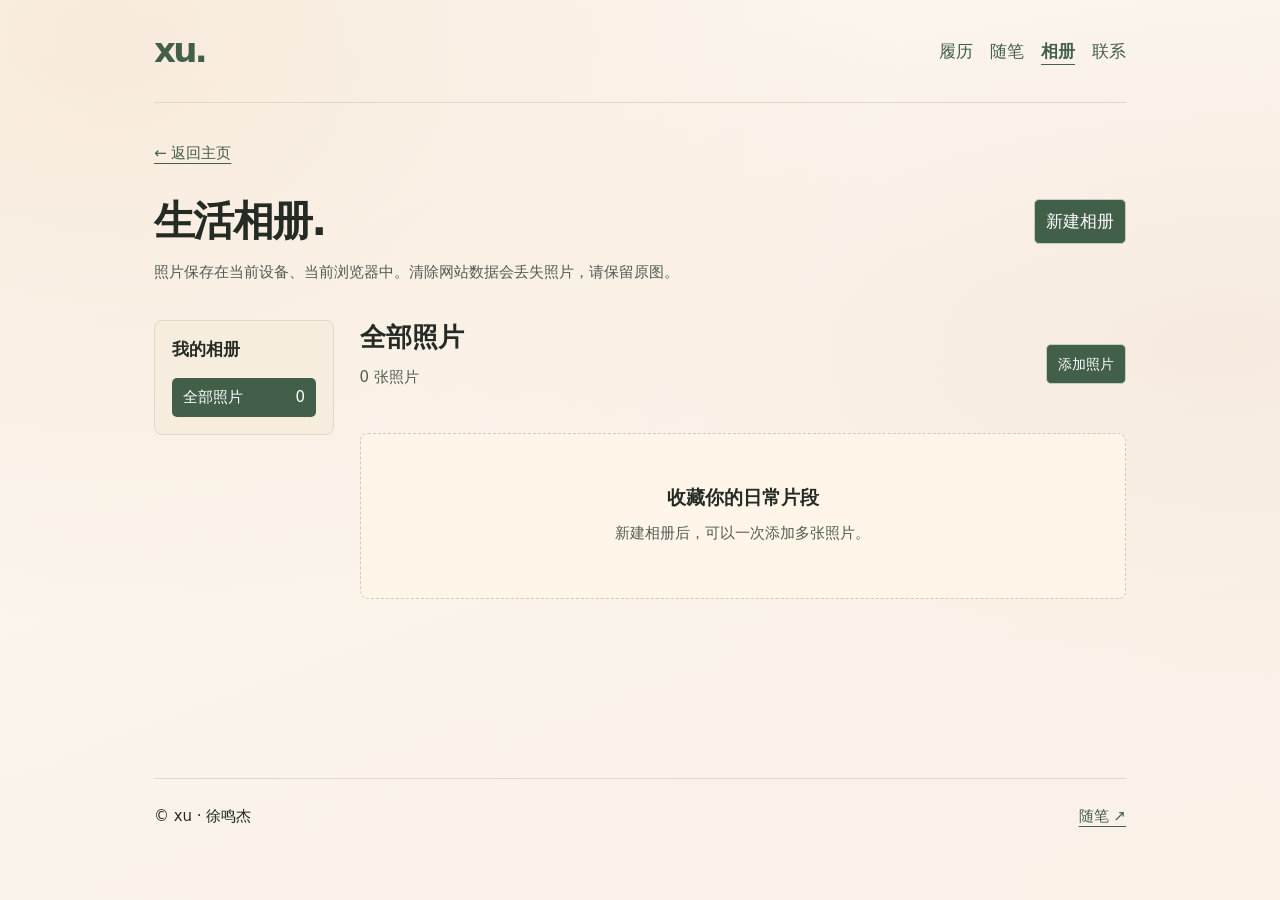
==== album.html @ 1e1dc6db "Add dedicated local photo albums and navigation entries" ====
<!doctype html>
<html lang="zh-CN">
<meta charset="UTF-8">
<meta name="viewport" content="width=device-width, initial-scale=1">
<meta name="description" content="xu · 徐鸣杰的个人主页。人工智能、机器人、项目实践与日常随笔。">
<meta http-equiv="Content-Security-Policy" content="default-src 'self'; connect-src 'none'; img-src 'self' blob:; object-src 'none'; base-uri 'none'; form-action 'self'">
<meta name="theme-color" content="#fbf5ec">
<title>生活相册 · xu</title>
<link rel="stylesheet" href="./style.css?v=album-1">
<body><div id="top"><header><a class="brand" href="./index.html">xu.</a><nav><a href="./index.html#experience">履历</a><a href="./blog.html">随笔</a><a href="./album.html" aria-current="page">相册</a><a href="./index.html#contact">联系</a></nav></header>
<main class="album-main"><a href="./index.html" class="album-back">← 返回主页</a><div class="section-title"><h1>生活相册<span class="green">.</span></h1><button id="new-album" class="primary">新建相册</button></div>
<p class="writer-note">照片保存在当前设备、当前浏览器中。清除网站数据会丢失照片，请保留原图。</p>
<div class="album-layout"><aside class="album-sidebar"><h2>我的相册</h2><div id="album-list"></div></aside>
<section class="album-content" aria-labelledby="album-title"><div class="album-toolbar"><div><h2 id="album-title">全部照片</h2><p id="photo-count" class="writer-note"></p></div><div class="album-tools"><button id="rename-album" hidden>重命名</button><button id="delete-album" hidden>删除相册</button><button id="add-photos" class="primary">添加照片</button><input id="photo-files" type="file" accept="image/jpeg,image/png,image/webp,image/gif,image/avif" multiple hidden></div></div><p id="album-status" role="status" aria-live="polite"></p><div id="photo-grid" class="photo-grid"></div></section></div></main>
<footer>© xu · 徐鸣杰 <a href="./blog.html">随笔 ↗</a></footer></div>
<dialog id="album-dialog"><form id="album-form"><h2 id="album-dialog-title">新建相册</h2><label>相册名称<input id="album-name" maxlength="60" required autocomplete="off"></label><div class="album-tools"><button type="button" id="cancel-album">取消</button><button class="primary" type="submit">保存</button></div><p id="album-form-status" role="status"></p></form></dialog>
<dialog id="photo-viewer"><div class="viewer-toolbar"><p id="viewer-position"></p><div class="album-tools"><a id="download-photo" class="button" download>保存原图</a><button id="remove-photo">删除照片</button><button id="close-viewer">关闭</button></div></div><img id="viewer-image" alt=""><p id="viewer-caption"></p><div class="viewer-navigation"><button id="previous-photo">← 上一张</button><button id="next-photo">下一张 →</button></div></dialog>
<script type="module" src="./album.js?v=album-1"></script></body></html>
---- style.css ----
:root{--paper:#faf9f5;--ink:#242b25;--soft:#525c54;--line:#d8dcd4;--green:#415f49;font:17px/1.8 "PingFang SC","Microsoft YaHei","Noto Sans CJK SC",system-ui,sans-serif;color:var(--ink);background:var(--paper)}*{box-sizing:border-box}body{margin:0}#top{max-width:1100px;padding:0 clamp(20px,5vw,76px);margin:auto}header,nav,footer,.bar,.actions,.pair,.hero-actions,.section-title,.skills,.contact-methods{display:flex;align-items:center;gap:1rem;flex-wrap:wrap}header,footer,.bar,.section-title{justify-content:space-between}header{padding:1.2rem 0;border-bottom:1px solid var(--line)}a{color:var(--green);text-underline-offset:5px}nav a,.brand{text-decoration:none}.brand,.hero-name{font-weight:700}.brand{font-size:2rem;letter-spacing:-.08em}h1,h2,h3,p{margin:0}h1,h2,h3{line-height:1.4;text-wrap:balance}h1{font-size:clamp(2rem,4vw,3.6rem);letter-spacing:-.04em}h2{font-size:clamp(1.5rem,2.4vw,2rem)}h3,.project h3{font-size:1.18rem}.hero{padding:clamp(3rem,7vw,6rem) 0}.soft,.muted,.section-title>p,.intro,.date,.small-label,.project-skills,small{color:var(--soft)}.intro{margin:1.2rem 0;font-size:1.06rem}.hero-actions{margin-top:1.5rem}.section,.future{border-top:1px solid var(--line);padding:3rem 0}.section-title{margin-bottom:1.6rem}.section-title>p,.date,.small-label,.column-label span,.badge,.skill,.project-skills,small,footer{font-size:.88rem}.resume-grid{display:grid;grid-template-columns:1fr 1fr;gap:2rem}.timeline-item{padding:1rem 0 1rem 1rem;border-left:2px solid var(--line)}.timeline-item h3{margin:.35rem 0}.column-label{margin:0 0 .6rem}.column-label span{display:none}.honors,.skills,.future-items,.contact-methods{margin-top:1rem}.skill,.badge{background:#e9eee7;padding:.12rem .55rem;border-radius:4px}.project,details,.entry{border-bottom:1px solid var(--line);padding:.85rem 0}summary{cursor:pointer}.project summary{display:flex;gap:1rem;align-items:baseline}.project-no,.art-plus{display:none}.project-arrow{margin-left:auto}.project-detail,.future-items p{margin:.8rem 0}.future-items summary,.contact-link{display:flex;gap:1rem;align-items:center}.contact-link small{margin-right:1rem}footer{border-top:1px solid var(--line);padding:1.4rem 0}.search,label{font-size:.94rem}input,select,textarea,button{font:inherit;color:inherit}button,select,input,textarea{border:1px solid #c4cdc2;border-radius:5px;padding:.35rem .65rem;background:#fff}button{cursor:pointer}button:hover{border-color:var(--green)}.primary,nav button,[data-open]:hover{background:var(--green);color:white}.writing #top{margin-right:min(46vw,620px);padding-inline:clamp(20px,3vw,50px)}.writing .resume-grid{grid-template-columns:1fr}#drawer{position:fixed;inset:0 0 0 auto;width:min(46vw,620px);background:#fffefb;border-left:1px solid var(--line);padding:clamp(20px,3vw,42px);overflow:auto}#drawer label{display:grid;gap:.3rem;margin:.75rem 0}#drawer input,#drawer textarea{width:100%}textarea{resize:vertical;font-size:1.06rem;line-height:1.85}#library{max-width:100%;flex:1}.pair>label{flex:1;min-width:120px}.bar{margin-bottom:.8rem}.actions{gap:.45rem}.article-text,#preview{overflow-wrap:anywhere}.article-text p,#preview p{white-space:pre-wrap;margin:.45em 0}.article-text blockquote,#preview blockquote{margin:.6em 0;border-left:3px solid var(--green);padding-left:.8em}#status{margin-top:.8rem;color:var(--green)}#entries{margin:1rem 0}#search{max-width:100%}#journal select{margin:.5em}.entry summary{font-size:1.12rem;font-weight:600}.entry small{display:block;font-weight:400}.desktop-break{display:none}[hidden]{display:none!important}:focus-visible{outline:2px solid var(--green);outline-offset:3px}@media(max-width:740px){:root{font-size:16px}nav{gap:.65rem}.resume-grid{grid-template-columns:1fr}.writing #top{display:none}#drawer{width:100%;border:0}.section,.future{padding:2rem 0}.section-title{display:block}.section-title>p{margin-top:.5rem}.hero-actions{gap:.8rem}.pair{gap:.5rem}}

/* Writing stays beside the homepage on desktop. */
.writer-note{font-size:.88rem;color:var(--soft);margin:.5rem 0 1rem}
#connection{margin-bottom:1rem}#connection summary{font-size:.94rem}
#login a{display:inline-block;font-size:.88rem;margin:.5rem}
.import-button{display:inline-block!important;margin:0!important;cursor:pointer;font-size:.88rem}
#drawer .bar button{font-size:.88rem}button:disabled{opacity:.6;cursor:wait}
.contact-link{text-decoration:none;border-bottom:1px solid var(--line);padding:.5rem 0}
.article-text{max-width:70ch}.entry[open] summary{margin-bottom:1rem}
.entry summary{overflow-wrap:anywhere}input,textarea,select{min-width:0}
#drawer{z-index:2}#drawer h2{font-size:1.5rem}#status{overflow-wrap:anywhere}
@media(min-width:741px){.writing #top{max-width:none}.writing .section-title{display:block}.writing .section-title>p{margin-top:.5rem}}
#drawer textarea{height:clamp(220px,32vh,420px);min-height:180px}
#drawer .actions{position:sticky;bottom:0;background:#fffefb;padding:.8rem 0;border-top:1px solid var(--line)}

/* Original xu orbital signature. */
.hero{display:grid;grid-template-columns:minmax(0,1.45fr) minmax(260px,1fr);align-items:center;gap:24px}
.orbit-art{height:350px;position:relative;overflow:hidden;background:radial-gradient(ellipse at center,#e7eddf 0%,transparent 67%)}.art-grid{position:absolute;inset:20px 15px;background-image:linear-gradient(#d7ddce55 1px,transparent 1px),linear-gradient(90deg,#d7ddce55 1px,transparent 1px);background-size:36px 36px;mask-image:radial-gradient(ellipse,black,transparent 70%)}.orbit{position:absolute;border:1px solid #a6b39a88;border-radius:50%;left:50%;top:45%;width:280px;height:130px;transform:translate(-50%,-50%) rotate(-36deg)}.orbit-two{transform:translate(-50%,-50%) rotate(41deg);width:282px;height:145px}.orbit-three{transform:translate(-50%,-50%) rotate(90deg);width:280px;height:155px}.art-center{position:absolute;left:50%;top:43%;transform:translate(-50%,-50%) rotate(-9deg);font-size:114px;font-family:Georgia,serif;font-style:italic;letter-spacing:-14px;color:#586b47;line-height:1}.art-center span{color:#88947c}.art-dot{position:absolute;width:10px;height:10px;border-radius:50%;background:var(--green);box-shadow:0 0 0 5px var(--paper)}.dot-a{top:33%;left:18%}.dot-b{top:66%;right:25%;width:7px;height:7px;background:#9eaa92}.art-caption{position:absolute;bottom:21px;left:50%;transform:translateX(-50%);font-size:12px;letter-spacing:2.7px;white-space:nowrap;color:#8a9280}.coordinate{position:absolute;top:14px;right:10px;font:9px monospace;color:#919787}.art-plus{position:absolute;left:20px;bottom:25px;color:#90987f;font-size:24px}
.orbit-art .art-plus{display:block}
.hero h1{font-size:clamp(2rem,3.5vw,3rem)}
@media(max-width:900px){.hero{grid-template-columns:minmax(0,1.4fr) minmax(220px,1fr)}.orbit{width:220px}.orbit-two,.orbit-three{width:220px}.art-center{font-size:92px}}
@media(max-width:740px){.hero{grid-template-columns:1fr;gap:12px}.orbit-art{height:250px;width:min(100%,360px);justify-self:center}.art-center{font-size:100px}}
.writing .hero{grid-template-columns:1fr}.writing .orbit-art{height:230px;width:min(100%,360px);justify-self:center}

.journal-actions,.journal-pagination{display:flex;align-items:center;gap:.8rem;flex-wrap:wrap;margin-top:1rem}.journal-pagination{margin-bottom:1rem}#journal-count:empty{display:none}#archive-toggle{background:transparent;color:var(--green)}

.honors-details{padding:1rem 0}.honors-details summary{display:flex;align-items:center;justify-content:space-between;list-style:none;font-weight:600}.honors-details summary::-webkit-details-marker{display:none}.honors-toggle::before{content:'＋';font-weight:400;color:var(--green)}.honors-details[open] .honors-toggle::before{content:'−'}.honors-table-wrap{margin-top:1rem;overflow-x:auto}.honors-table{width:100%;border-collapse:collapse;text-align:left;font-size:.94rem;line-height:1.7}.honors-table th{font-weight:500;color:var(--soft);background:#eef1e9}.honors-table th,.honors-table td{padding:.8rem 1rem;border-bottom:1px solid var(--line);vertical-align:top}.honors-table th:first-child{width:62%}.honors-table tbody tr:last-child td{border-bottom:0}@media(max-width:740px){.honors-table{font-size:.9rem}.honors-table th,.honors-table td{padding:.7rem .5rem}.honors-table th:first-child{width:58%}}

/* Distinguish the honors heading from supporting table text. */
.honors-details summary{font-size:1.06rem;font-weight:600}
.honors-table{font-size:.82rem;line-height:1.75}
.honors-table th{font-size:.78rem;font-weight:600}
.honors-table th,.honors-table td{padding:.65rem .9rem}
@media(max-width:740px){.honors-details summary{font-size:1rem}.honors-table{font-size:.82rem}.honors-table th{font-size:.78rem}.honors-table th,.honors-table td{padding:.6rem .5rem}}

/* Supporting copy in resume and projects. */
.timeline-item p:not(.date),.project .muted,.project-detail{font-size:.9rem;line-height:1.85}
.timeline-item .date,.project .small-label,.project-skills{font-size:.82rem;line-height:1.8}
.timeline-item .badge{font-size:.8rem}

.honors-details summary{padding:.75rem 1rem;background:#eef1e9;border:1px solid var(--line);border-radius:5px;gap:1rem}
.honors-details summary:hover{background:#e6ecdf;border-color:#a4b39c}
.honors-heading,.honors-affordance{display:inline-flex;align-items:center;gap:.6rem}
.honors-icon{flex-shrink:0;color:var(--green)}
.honors-affordance{font-size:.82rem;font-weight:400;color:var(--green);white-space:nowrap}
.honors-chevron{font-size:1.25rem;line-height:1;transition:transform .15s}
.honors-close-label{display:none}.honors-details[open] .honors-open-label{display:none}.honors-details[open] .honors-close-label{display:inline}.honors-details[open] .honors-chevron{transform:rotate(180deg)}

.project-points{list-style:none;margin:1rem 0;padding:0;display:grid;gap:1.15rem}
.project-points li{padding-left:1rem;border-left:2px solid #b4c2a9}
.project-points strong{display:block;font-size:.94rem;line-height:1.6;font-weight:600;color:var(--ink);margin-bottom:.3rem}
.project-points p{font-size:.9rem;line-height:1.9;color:var(--soft);max-width:78ch}

.entry-open{display:grid;grid-template-columns:1fr auto;width:100%;gap:.3rem 1rem;text-align:left;border:0;background:transparent;padding:.35rem 0}
.entry-open strong{font-size:1.1rem;overflow-wrap:anywhere}.entry-open small{grid-column:1;grid-row:2}.entry-open>span{grid-column:2;grid-row:1/3;align-self:center;font-size:.82rem;color:var(--green)}
.entry-open:hover strong{text-decoration:underline;text-underline-offset:5px}
.reader-top{display:flex;justify-content:space-between;align-items:center;gap:1rem;flex-wrap:wrap;margin:1rem 0}
#reader-title{font-size:1.6rem!important;overflow-wrap:anywhere;margin:1rem 0 1.5rem}#reader-content{font-size:1rem;line-height:1.95}#reader-content h3{margin:1.2rem 0 .5rem}

html{scroll-behavior:smooth;scroll-padding-top:1.5rem}
.nav-write{padding:.35rem .65rem;border-radius:5px;background:var(--green);color:white}
nav [aria-current=page]{font-weight:600;text-decoration:underline;text-underline-offset:7px}
.blog-layout{display:grid;grid-template-columns:140px minmax(0,1fr);gap:2rem;min-height:70vh;padding:3rem 0}
.blog-directory{position:sticky;top:2rem;align-self:start;display:grid;gap:1rem;font-size:.88rem}
.blog-main{min-width:0}.blog-main .section{border-top:0;padding:0}.blog-main .section-title{align-items:center}
.blog-page #archive-toggle{display:none}.blog-page .journal-actions{display:none}
.blog-page.writing .blog-layout{grid-template-columns:1fr}.blog-page.writing .blog-directory{display:none}
@media(max-width:740px){.blog-layout{grid-template-columns:1fr;padding:2rem 0;gap:1.5rem}.blog-directory{position:static;display:flex;justify-content:space-between}.blog-main .section-title{display:flex}.blog-main .section-title h2{font-size:1.5rem}}

.project-layout{display:grid;grid-template-columns:175px minmax(0,1fr);gap:1.5rem;align-items:start}
.project-categories{border:1px solid var(--line);border-radius:8px;padding:1rem;position:sticky;top:1.5rem;background:#f2f4ed}
.project-categories h3{font-size:.94rem;margin-bottom:.8rem}
.project-category-buttons{display:grid;gap:.4rem}.project-category-buttons button{display:flex;justify-content:space-between;gap:1rem;border:0;background:transparent;text-align:left;font-size:.88rem;padding:.5rem .6rem}
.project-category-buttons button[aria-pressed=true]{background:var(--green);color:white}.project-category-buttons button span{opacity:.75}
.project-results{min-width:0}.project-list-heading{display:flex;align-items:center;justify-content:space-between;gap:1rem;margin-bottom:1rem}.project-list-heading h3{font-size:1rem}.project-list-heading>span{font-size:.82rem;color:var(--soft)}
.projects{display:grid;gap:1rem}.projects .project{border:1px solid var(--line);border-radius:8px;background:#fffefb;padding:1.2rem;overflow:hidden}.projects .project summary{display:grid;grid-template-columns:minmax(0,1fr) auto;gap:1rem;list-style:none}.projects .project summary::-webkit-details-marker{display:none}
.project-expand{display:flex;gap:.4rem;align-items:center;align-self:start;font-size:.78rem;color:var(--green);white-space:nowrap}.project-expand .project-arrow{font-size:1.1rem}.project-collapse-label{display:none}.project[open] .project-expand-label{display:none}.project[open] .project-collapse-label{display:inline}.project[open] .project-arrow{transform:rotate(180deg)}
.projects .project h3{margin:.3rem 0 .5rem}.projects .project .project-detail{margin:.8rem 0 0;border-top:1px solid var(--line)}
@media(max-width:740px){.project-layout{grid-template-columns:1fr}.project-categories{position:static;padding:.8rem}.project-category-buttons{display:flex;flex-wrap:wrap;gap:.3rem}.project-category-buttons button{gap:.5rem}.projects .project{padding:1rem}.projects .project summary{grid-template-columns:1fr}.project-expand{justify-self:end}.project-list-heading{margin-bottom:.7rem}}

/* Soft warm background shared by the homepage and journal. */
:root{--paper:#fbf5ec;--line:#e1d8ca}
html{min-height:100%;background:#fbf5ec}
body{min-height:100vh;background:radial-gradient(ellipse at 8% 4%,#f4dfca80 0,transparent 48%),radial-gradient(ellipse at 95% 38%,#f1ddcf60 0,transparent 48%),linear-gradient(160deg,#fcf7ef,#faf1e7);background-attachment:fixed}
.projects .project,#drawer{background:#fffbf5}
.project-categories,.honors-details summary,.honors-table th{background:#f4ebde}
.honors-details summary:hover{background:#eee2d0}
#drawer .actions{background:#fffbf5}
@media(prefers-reduced-motion:reduce){html{scroll-behavior:auto}}

/* Light warm tints for project surfaces. */
.project-categories{background:#f6eddf;border-color:#e7d9c5}
.projects .project[data-project-category=internship]{background:#fff3e5;border-color:#ead8bf}
.projects .project[data-project-category=competition]{background:#fff0eb;border-color:#ecd8ce}
.projects .project[data-project-category=exploration]{background:#faf3e3;border-color:#e5dbc2}
.project-category-buttons button:not([aria-pressed=true]):hover{background:#eee2ce}
.projects .project .project-detail{border-top-color:#e4d7c6}
.album-home-link{display:flex;justify-content:space-between;align-items:center;gap:1rem;padding:1rem 0;border-bottom:1px solid var(--line);text-decoration:none}.album-home-link>span:last-child{font-size:.88rem;color:var(--green)}
.album-main{padding:2rem 0 4rem;min-height:75vh}.album-main>.section-title{margin:1.5rem 0 .5rem}.album-main h1{font-size:2.4rem}.album-back{font-size:.88rem}.album-layout{display:grid;grid-template-columns:180px minmax(0,1fr);gap:1.5rem;margin-top:2rem}.album-sidebar{background:#f6eddf;border:1px solid var(--line);border-radius:8px;padding:1rem;align-self:start}.album-sidebar h2{font-size:1rem;margin-bottom:1rem}#album-list{display:grid;gap:.5rem}#album-list button{display:flex;justify-content:space-between;gap:.5rem;text-align:left;background:transparent;border:0;font-size:.88rem;overflow-wrap:anywhere}#album-list button[aria-pressed=true]{background:var(--green);color:white}#album-list small{color:inherit}
.album-content{min-width:0}.album-toolbar,.album-tools,.viewer-toolbar,.viewer-navigation{display:flex;align-items:center;justify-content:space-between;gap:.7rem;flex-wrap:wrap}.album-toolbar h2{font-size:1.5rem}.album-tools{justify-content:flex-start}.album-tools button,.album-tools a{font-size:.85rem}.photo-grid{display:grid;grid-template-columns:repeat(3,minmax(0,1fr));gap:1rem;margin-top:1.5rem}.photo-tile{padding:0;text-align:left;overflow:hidden;border:1px solid #e7d9c5;background:#fff3e5;border-radius:8px}.photo-tile img{width:100%;aspect-ratio:4/3;object-fit:cover;display:block}.photo-tile>span{display:block;font-size:.82rem;padding:.6rem;white-space:nowrap;overflow:hidden;text-overflow:ellipsis}.album-empty{grid-column:1/-1;padding:3rem 1rem;background:#fff6e9;border:1px dashed #dbc6aa;text-align:center;border-radius:8px}.album-empty h3{font-size:1.1rem}.album-empty p{font-size:.88rem;color:var(--soft);margin-top:.5rem}#album-status{color:var(--green);font-size:.88rem;margin-top:.8rem}
dialog{border:1px solid #e1d8ca;border-radius:10px;background:#fffbf5;color:var(--ink);padding:1.5rem;max-width:calc(100vw - 32px)}dialog::backdrop{background:#28251fb3}#album-dialog{width:420px}#album-dialog h2{font-size:1.4rem}#album-form label{display:grid;gap:.5rem;margin:1.2rem 0}#album-name{width:100%}#album-form-status{font-size:.88rem;color:var(--green);margin-top:.7rem}#photo-viewer{width:min(1000px,calc(100vw - 32px));max-height:92vh}#viewer-image{display:block;width:100%;height:min(60vh,700px);object-fit:contain;margin:1rem 0;background:#f4ebde}#viewer-caption{overflow-wrap:anywhere;font-size:.88rem;color:var(--soft);margin-bottom:1rem}#viewer-position{font-size:.88rem}.viewer-navigation button{font-size:.88rem}
@media(max-width:740px){.album-layout{grid-template-columns:1fr}.album-sidebar{padding:.8rem}#album-list{display:flex;flex-wrap:wrap}.photo-grid{grid-template-columns:repeat(2,minmax(0,1fr));gap:.65rem}.album-main h1{font-size:2rem}.album-main>.section-title{display:flex}.album-toolbar{align-items:flex-start}.album-toolbar h2{font-size:1.3rem}dialog{padding:1rem}}
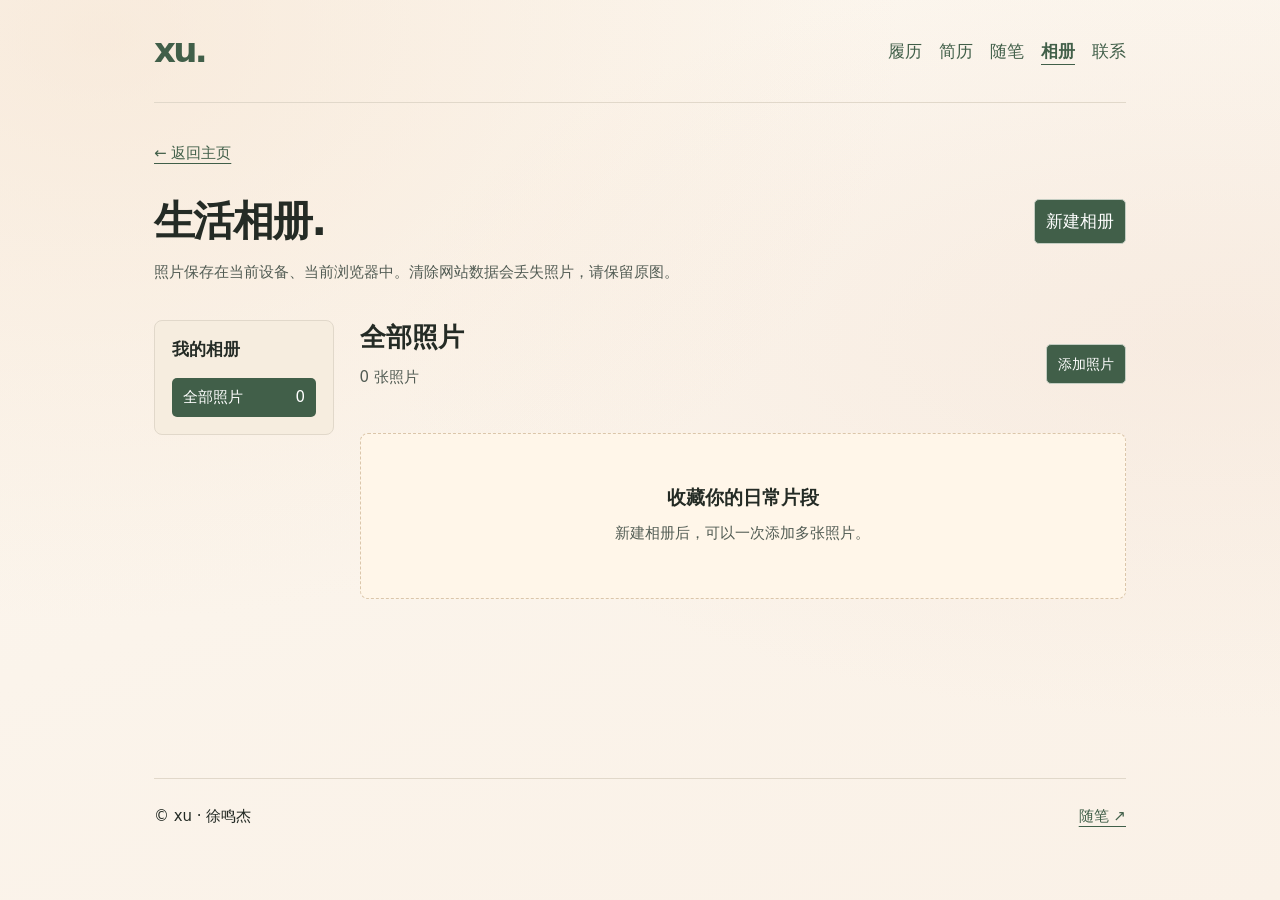
==== commit 38a6dd3e: "Add resume navigation and full PDF preview page" ====
--- a/album.html
+++ b/album.html
@@ -6,8 +6,8 @@
 <meta http-equiv="Content-Security-Policy" content="default-src 'self'; connect-src 'none'; img-src 'self' blob:; object-src 'none'; base-uri 'none'; form-action 'self'">
 <meta name="theme-color" content="#fbf5ec">
 <title>生活相册 · xu</title>
-<link rel="stylesheet" href="./style.css?v=album-1">
-<body><div id="top"><header><a class="brand" href="./index.html">xu.</a><nav><a href="./index.html#experience">履历</a><a href="./blog.html">随笔</a><a href="./album.html" aria-current="page">相册</a><a href="./index.html#contact">联系</a></nav></header>
+<link rel="stylesheet" href="./style.css?v=resume-1">
+<body><div id="top"><header><a class="brand" href="./index.html">xu.</a><nav><a href="./index.html#experience">履历</a><a href="./resume.html">简历</a><a href="./blog.html">随笔</a><a href="./album.html" aria-current="page">相册</a><a href="./index.html#contact">联系</a></nav></header>
 <main class="album-main"><a href="./index.html" class="album-back">← 返回主页</a><div class="section-title"><h1>生活相册<span class="green">.</span></h1><button id="new-album" class="primary">新建相册</button></div>
 <p class="writer-note">照片保存在当前设备、当前浏览器中。清除网站数据会丢失照片，请保留原图。</p>
 <div class="album-layout"><aside class="album-sidebar"><h2>我的相册</h2><div id="album-list"></div></aside>
--- a/style.css
+++ b/style.css
@@ -101,3 +101,8 @@
 .album-content{min-width:0}.album-toolbar,.album-tools,.viewer-toolbar,.viewer-navigation{display:flex;align-items:center;justify-content:space-between;gap:.7rem;flex-wrap:wrap}.album-toolbar h2{font-size:1.5rem}.album-tools{justify-content:flex-start}.album-tools button,.album-tools a{font-size:.85rem}.photo-grid{display:grid;grid-template-columns:repeat(3,minmax(0,1fr));gap:1rem;margin-top:1.5rem}.photo-tile{padding:0;text-align:left;overflow:hidden;border:1px solid #e7d9c5;background:#fff3e5;border-radius:8px}.photo-tile img{width:100%;aspect-ratio:4/3;object-fit:cover;display:block}.photo-tile>span{display:block;font-size:.82rem;padding:.6rem;white-space:nowrap;overflow:hidden;text-overflow:ellipsis}.album-empty{grid-column:1/-1;padding:3rem 1rem;background:#fff6e9;border:1px dashed #dbc6aa;text-align:center;border-radius:8px}.album-empty h3{font-size:1.1rem}.album-empty p{font-size:.88rem;color:var(--soft);margin-top:.5rem}#album-status{color:var(--green);font-size:.88rem;margin-top:.8rem}
 dialog{border:1px solid #e1d8ca;border-radius:10px;background:#fffbf5;color:var(--ink);padding:1.5rem;max-width:calc(100vw - 32px)}dialog::backdrop{background:#28251fb3}#album-dialog{width:420px}#album-dialog h2{font-size:1.4rem}#album-form label{display:grid;gap:.5rem;margin:1.2rem 0}#album-name{width:100%}#album-form-status{font-size:.88rem;color:var(--green);margin-top:.7rem}#photo-viewer{width:min(1000px,calc(100vw - 32px));max-height:92vh}#viewer-image{display:block;width:100%;height:min(60vh,700px);object-fit:contain;margin:1rem 0;background:#f4ebde}#viewer-caption{overflow-wrap:anywhere;font-size:.88rem;color:var(--soft);margin-bottom:1rem}#viewer-position{font-size:.88rem}.viewer-navigation button{font-size:.88rem}
 @media(max-width:740px){.album-layout{grid-template-columns:1fr}.album-sidebar{padding:.8rem}#album-list{display:flex;flex-wrap:wrap}.photo-grid{grid-template-columns:repeat(2,minmax(0,1fr));gap:.65rem}.album-main h1{font-size:2rem}.album-main>.section-title{display:flex}.album-toolbar{align-items:flex-start}.album-toolbar h2{font-size:1.3rem}dialog{padding:1rem}}
+
+.note-editor-heading{display:flex;justify-content:space-between;align-items:center;margin:1rem 0 .6rem}.note-editor-heading button{font-size:.85rem}.editor-help{font-size:.78rem;color:var(--soft);margin:.6rem 0}
+#rich-editor{background:#fff;border-radius:6px;overflow:hidden}.toastui-editor-defaultUI{border-color:#ded7ca}.toastui-editor-defaultUI-toolbar{background:#f6f0e6}.toastui-editor-contents{font-family:"Microsoft YaHei",system-ui,sans-serif;font-size:16px;line-height:1.9}.toastui-editor-contents p{line-height:1.9!important}.toastui-editor-contents pre{border-radius:7px;padding:1rem!important;background:#282c34!important;color:#e9e9e9}.toastui-editor-contents pre code{color:inherit!important;font-family:Consolas,monospace;font-size:14px}.toastui-editor-contents code:not(pre code){background:#eee9df;padding:.1em .35em;border-radius:3px;color:#8a4e34}.toastui-editor-contents table{width:100%;font-size:.9rem}.toastui-editor-contents table th{background:#f0e5d5;border-color:#ded2bf;color:#343b32}.toastui-editor-contents table td{border-color:#ded7ca}.toastui-editor-contents img{max-width:100%;border-radius:6px}.toastui-editor-contents blockquote{background:#f5efe5;padding:.6rem 1rem;border-left:3px solid #839775}.toastui-editor-contents h1,.toastui-editor-contents h2,.toastui-editor-contents h3{margin-top:1.4rem}.note-formula{overflow-x:auto;padding:.6rem 0}.katex{font-size:1.15em}#formula-dialog{width:560px}#formula-form label{display:grid;margin:1rem 0}#formula-input{width:100%;font-family:Consolas,monospace}#formula-preview{padding:1rem;min-height:90px;overflow-x:auto;background:#f7f1e7;margin-bottom:1rem}#drawer .toastui-editor-popup input{width:auto}#drawer .toastui-editor-popup label{display:block}#drawer .toastui-editor-defaultUI button{font-family:inherit}#reader-content .toastui-editor-contents{font-size:17px}
+
+.resume-main{padding:2.5rem 0 3rem}.resume-main h1{font-size:2rem}.resume-main .section-title{align-items:center}.resume-actions{display:flex;gap:1rem;align-items:center;flex-wrap:wrap;font-size:.88rem}.resume-document{max-width:900px;margin:auto}.resume-page{display:block;width:100%;height:auto;background:white;margin:1.5rem auto;border:1px solid #e1d8ca;box-shadow:0 8px 32px #60472812;border-radius:3px}@media(max-width:740px){.resume-main{padding:1.5rem 0}.resume-actions{margin-top:1rem}.resume-page{margin:1rem 0}.resume-main h1{font-size:1.7rem}}
